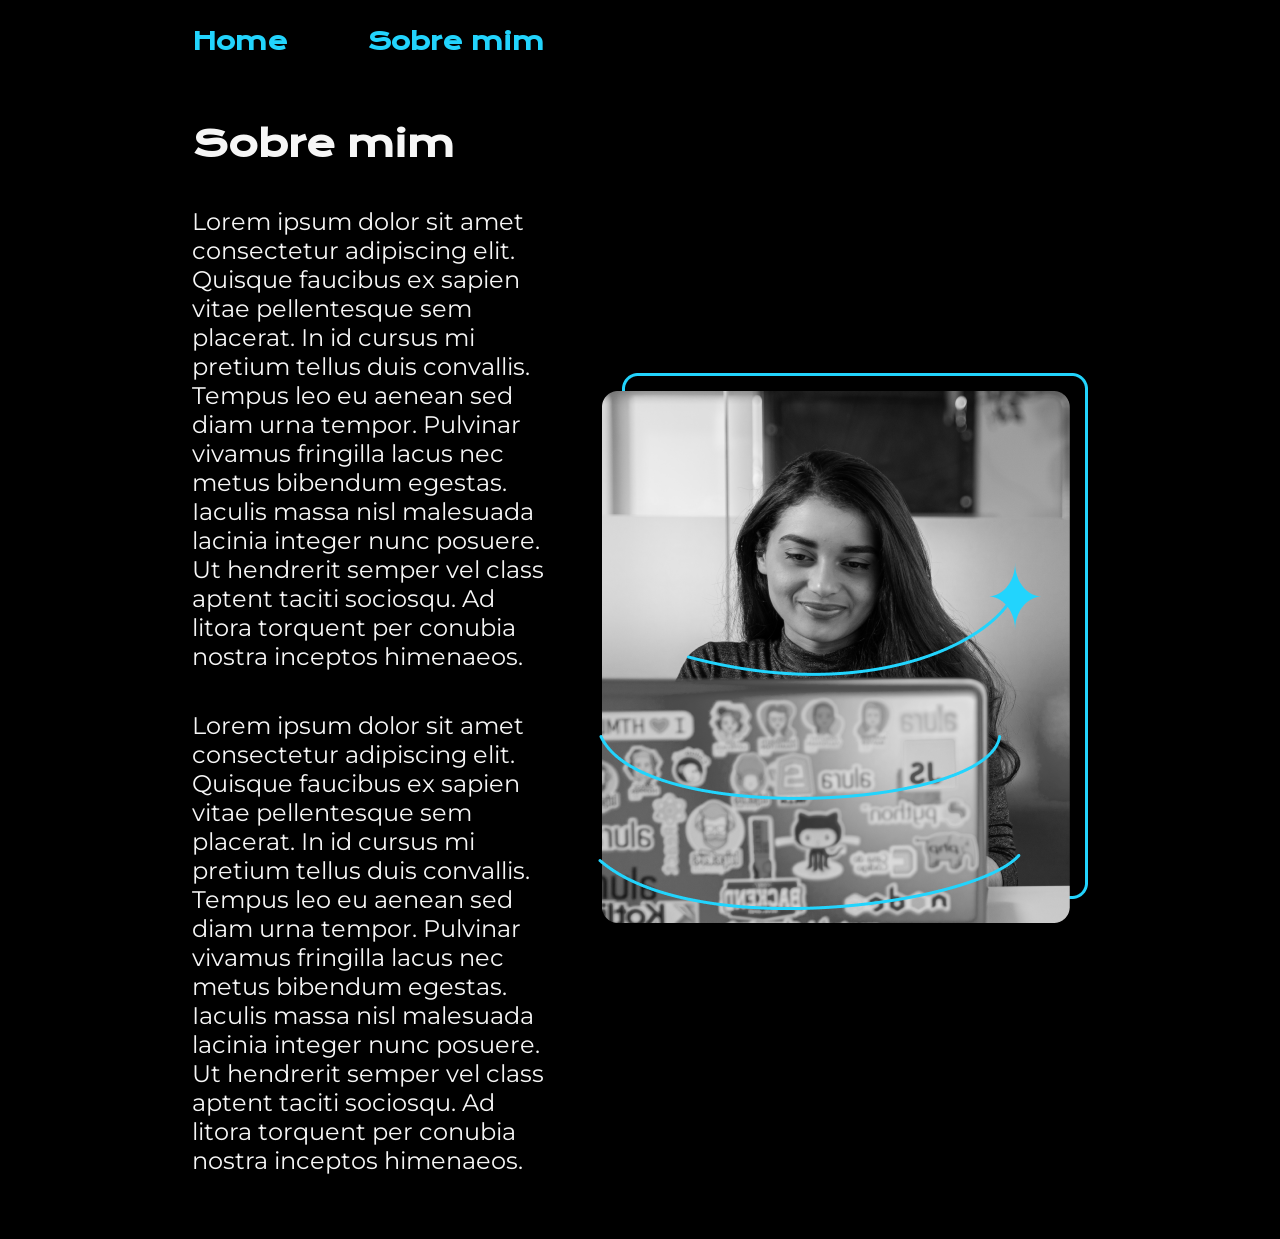
==== sobre.html @ 182892b2 "Adiccionado o menu com JS" ====
<!DOCTYPE html>
<html lang="en">

<head>
    <meta charset="UTF-8">
    <meta name="viewport" content="width=device-width, initial-scale=1.0">
    <title>Sobre mim</title>
    <link rel="stylesheet" href="css/styles.css">
    <script src="main.js"></script>
</head>

<body onload="menu()">
    <header class="cabecalho" id="menu__container"></header>
    <main class="apresentacao">
        <section class="apresentacao__conteudo">
            <h1 class="apresentacao__conteudo__titulo">Sobre mim</h1>
            <p class="apresentacao__conteudo__texto">
                Lorem ipsum dolor sit amet consectetur adipiscing elit. Quisque faucibus ex sapien vitae pellentesque
                sem placerat. In id cursus mi pretium tellus duis convallis. Tempus leo eu aenean sed diam urna tempor.
                Pulvinar vivamus fringilla lacus nec metus bibendum egestas. Iaculis massa nisl malesuada lacinia
                integer nunc posuere. Ut hendrerit semper vel class aptent taciti sociosqu. Ad litora torquent per
                conubia nostra inceptos himenaeos.
            </p>
            <p class="apresentacao__conteudo__texto">
                Lorem ipsum dolor sit amet consectetur adipiscing elit. Quisque faucibus ex sapien vitae pellentesque
                sem placerat. In id cursus mi pretium tellus duis convallis. Tempus leo eu aenean sed diam urna tempor.
                Pulvinar vivamus fringilla lacus nec metus bibendum egestas. Iaculis massa nisl malesuada lacinia
                integer nunc posuere. Ut hendrerit semper vel class aptent taciti sociosqu. Ad litora torquent per
                conubia nostra inceptos himenaeos. </p>
        </section>
        <img class="apresentacao__imagem" src="imagem.png"
            alt="imagem da Joana sentada em um mesa atrás de um notebook">
    </main>

</body>

</html>
---- css/styles.css ----
@import url('https://fonts.googleapis.com/css2?family=Krona+One&family=Montserrat:wght@400;600&display=swap');


* {
    margin: 0;
    padding: 0;
    box-sizing: border-box;
}

:root {
    --cor-primaria: #f6f6f6;
    --cor-secundaria: black;
    --cor-terciaria: #22D4FD;
    --fonte-primaria: 'Montserrat', sans-serif;
    --fonte-secundaria: 'Krona One', sans-serif;
}

body {
    background-color: var(--cor-secundaria);
    color: var(--cor-primaria);
}

.cabecalho {
    padding: 2% 0% 0% 15%;
}

.cabecalho__menu {
    display: flex;
    gap: 80px;
}

.cabecalho__menu__link {
    text-decoration: none;
    color: var(--cor-terciaria);
    font-family: var(--fonte-secundaria);
    font-size: 1.5rem;
    font-weight: 600;

}

.apresentacao {
    display: flex;
    flex-direction: row;
    align-items: center;
    padding: 5% 15%;
    gap: 5%;
}

.apresentacao__conteudo {
    display: flex;
    flex-direction: column;
    gap: 40px;
}

.apresentacao__conteudo__titulo {
    font-family: var(--fonte-secundaria);
    font-size: 2.25rem;
}

.titulo__destaque {
    color: var(--cor-terciaria);
}

.apresentacao__conteudo__texto {
    font-family: var(--fonte-primaria);
    font-size: 1.5rem;
}

.apresentacao__links {
    display: flex;
    flex-direction: row;
    justify-content: space-between;
}

.apresentacao__links__navegacao {
    font-family: var(--fonte-primaria);
    font-size: 1.5rem;
    font-weight: 600;
    background-color: var(--cor-terciaria);
    color: var(--cor-secundaria);
    text-decoration: none;
    width: 280px;
    height: 79px;
    line-height: 79px;
    border-radius: 16px;
    text-align: center;
}
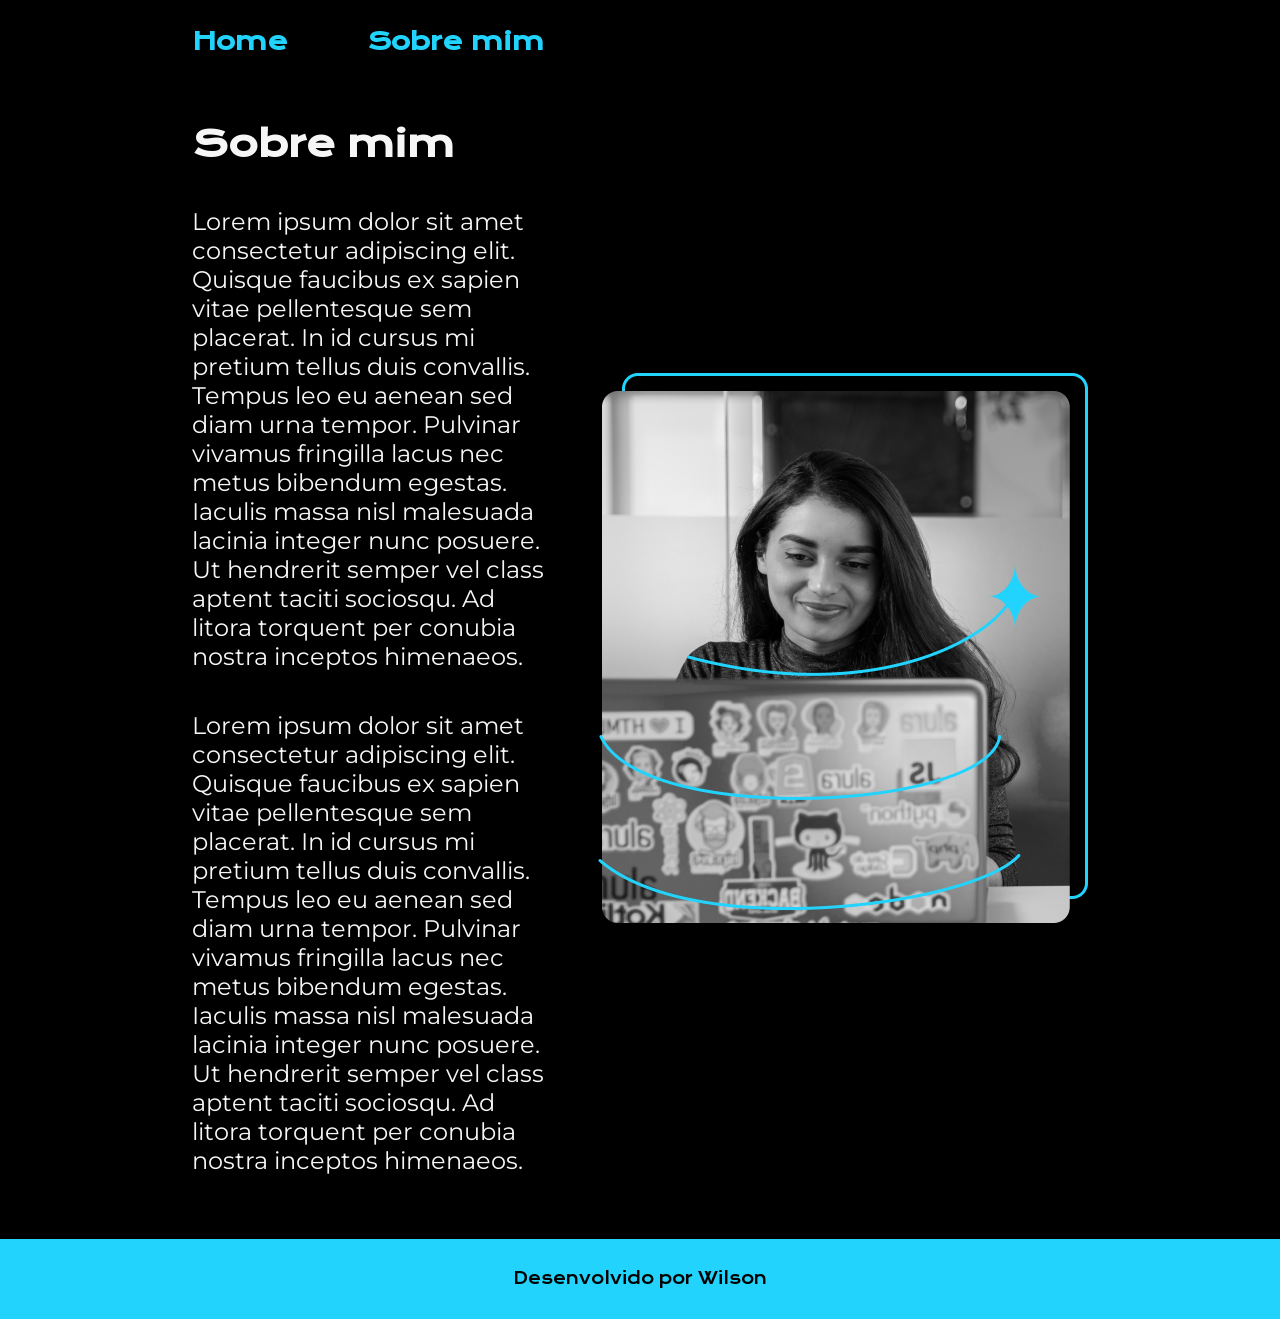
==== commit 9b5574cd: "Adicionado rodapé" ====
--- a/sobre.html
+++ b/sobre.html
@@ -31,7 +31,9 @@
         <img class="apresentacao__imagem" src="imagem.png"
             alt="imagem da Joana sentada em um mesa atrás de um notebook">
     </main>
-
+    <footer class="rodape">
+        <p>Desenvolvido por Wilson</p>
+    </footer>
 </body>
 
 </html>
--- a/css/styles.css
+++ b/css/styles.css
@@ -84,4 +84,15 @@
     line-height: 79px;
     border-radius: 16px;
     text-align: center;
-}+}
+
+.rodape {
+    height: 80px;
+    line-height: 80px;
+    background-color: var(--cor-terciaria);
+    text-align: center;
+    font-family: var(--fonte-secundaria);
+    font-weight: 100;
+    color: var(--cor-secundaria);
+}
+
